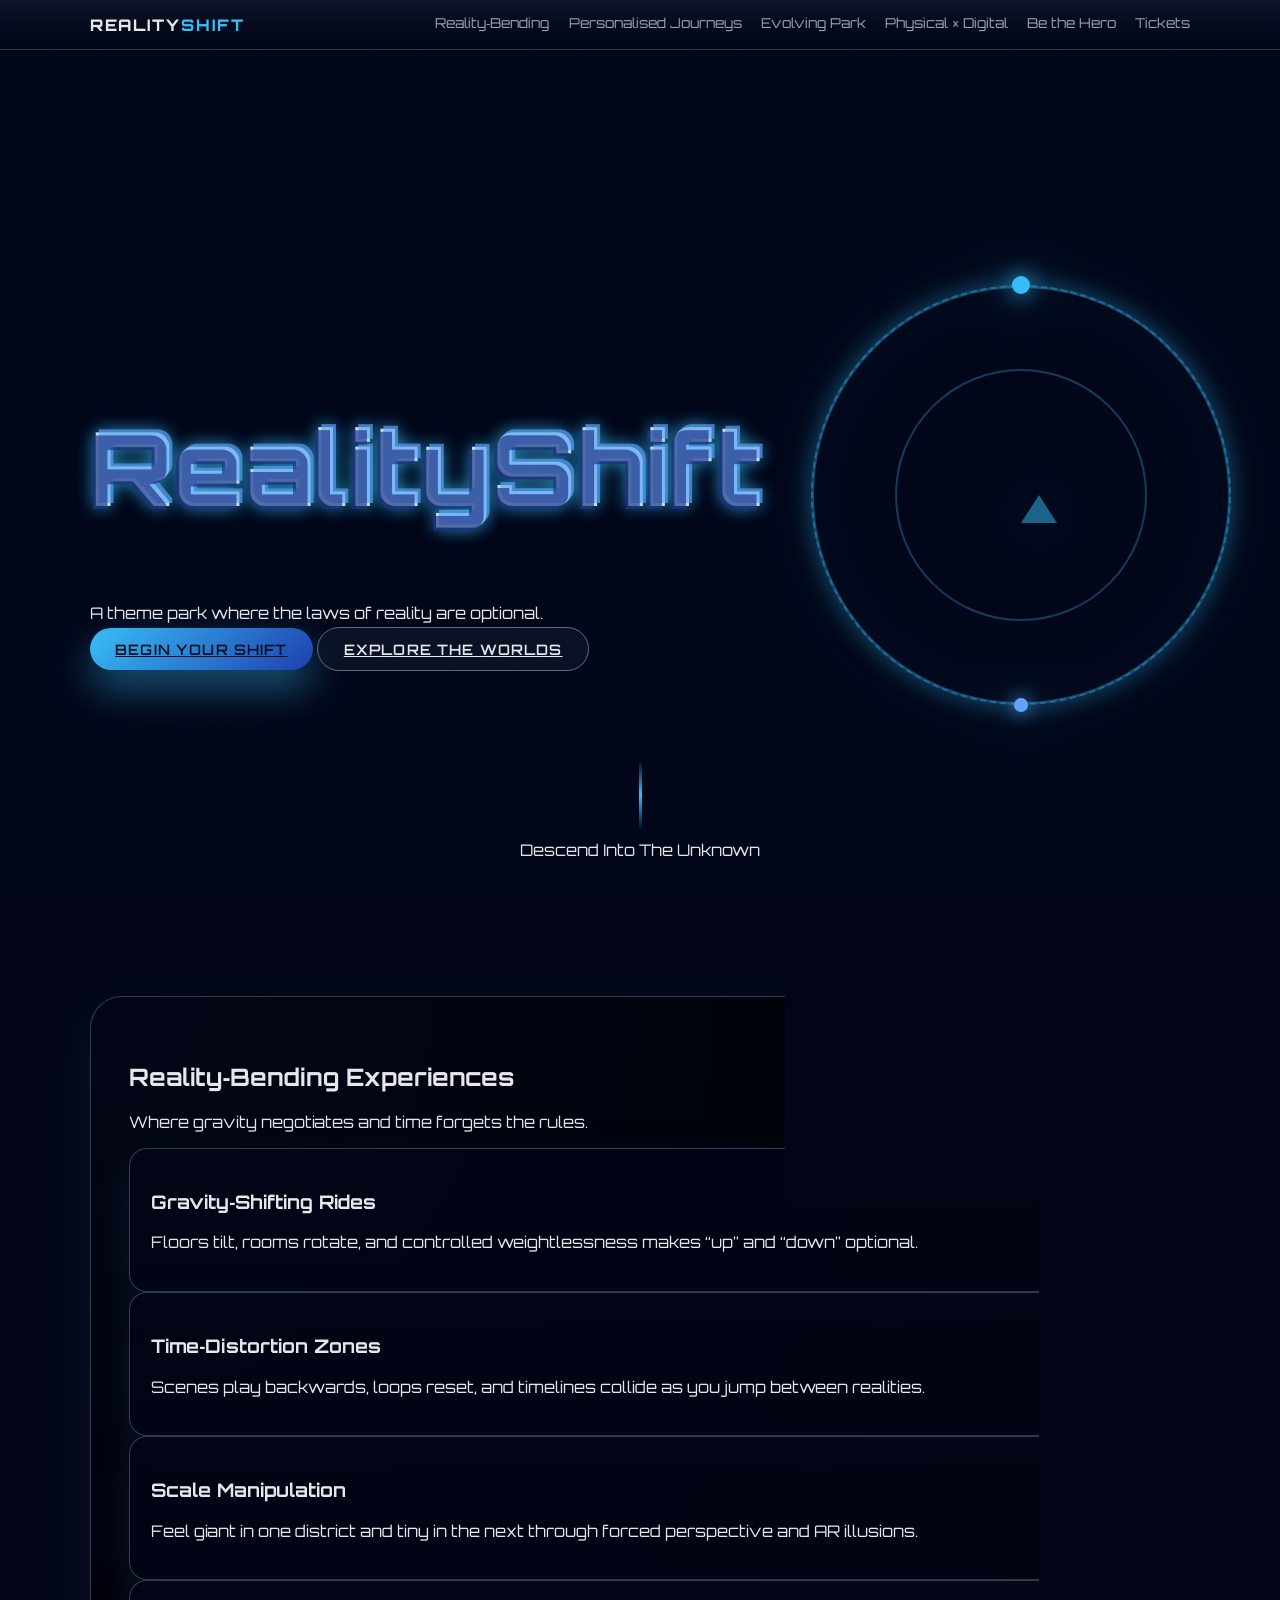
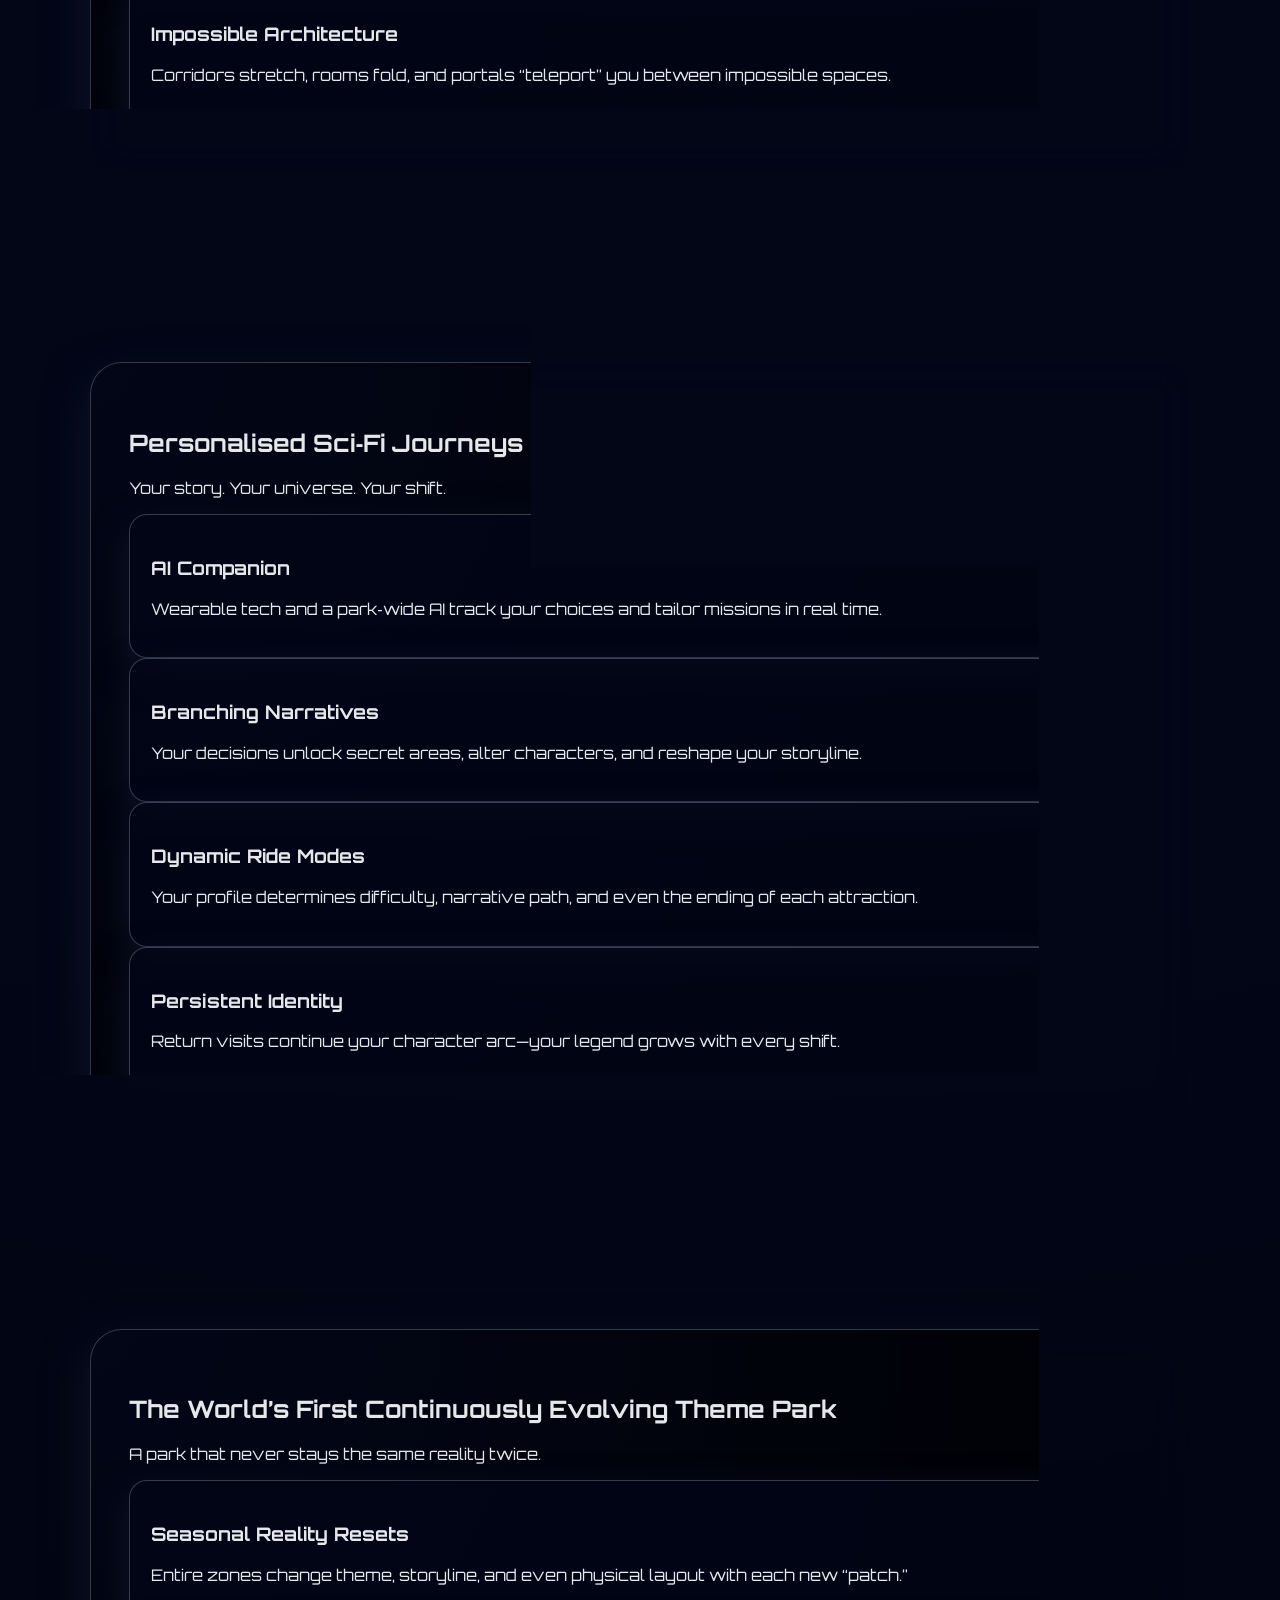
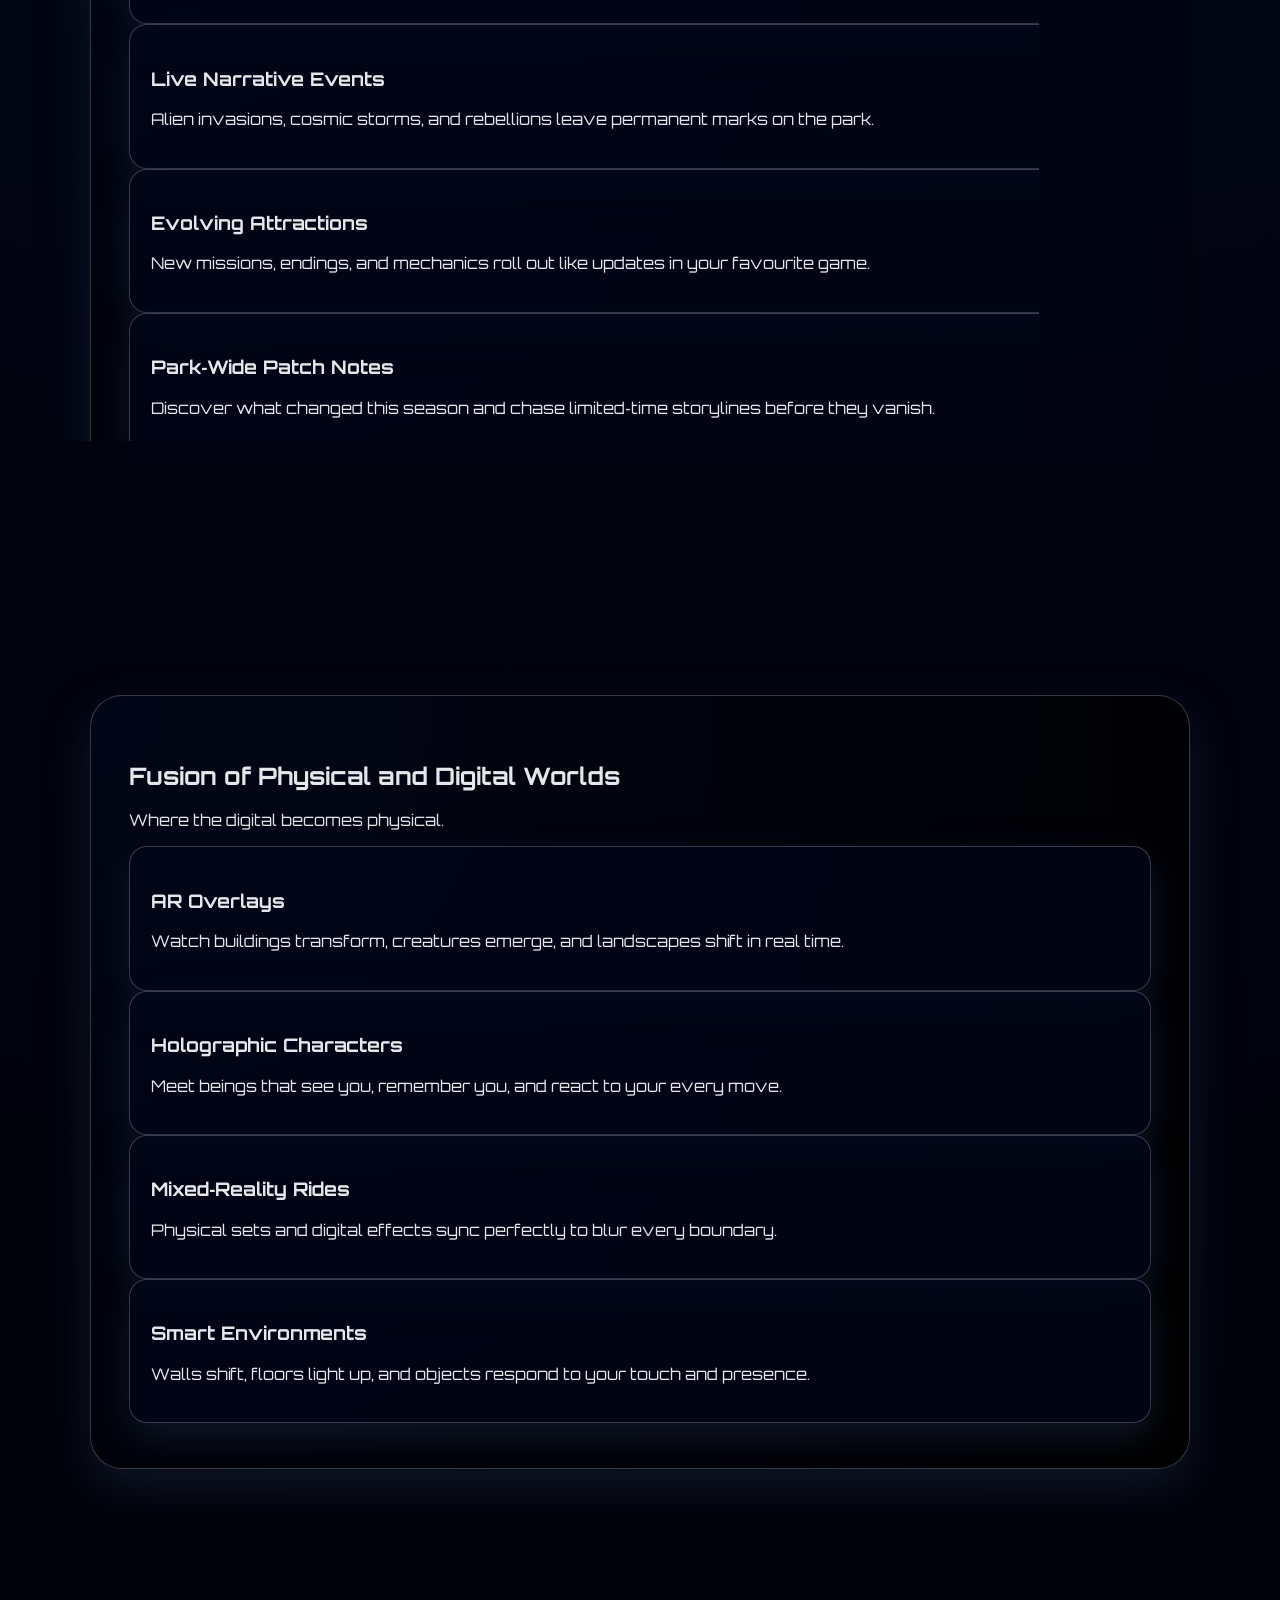
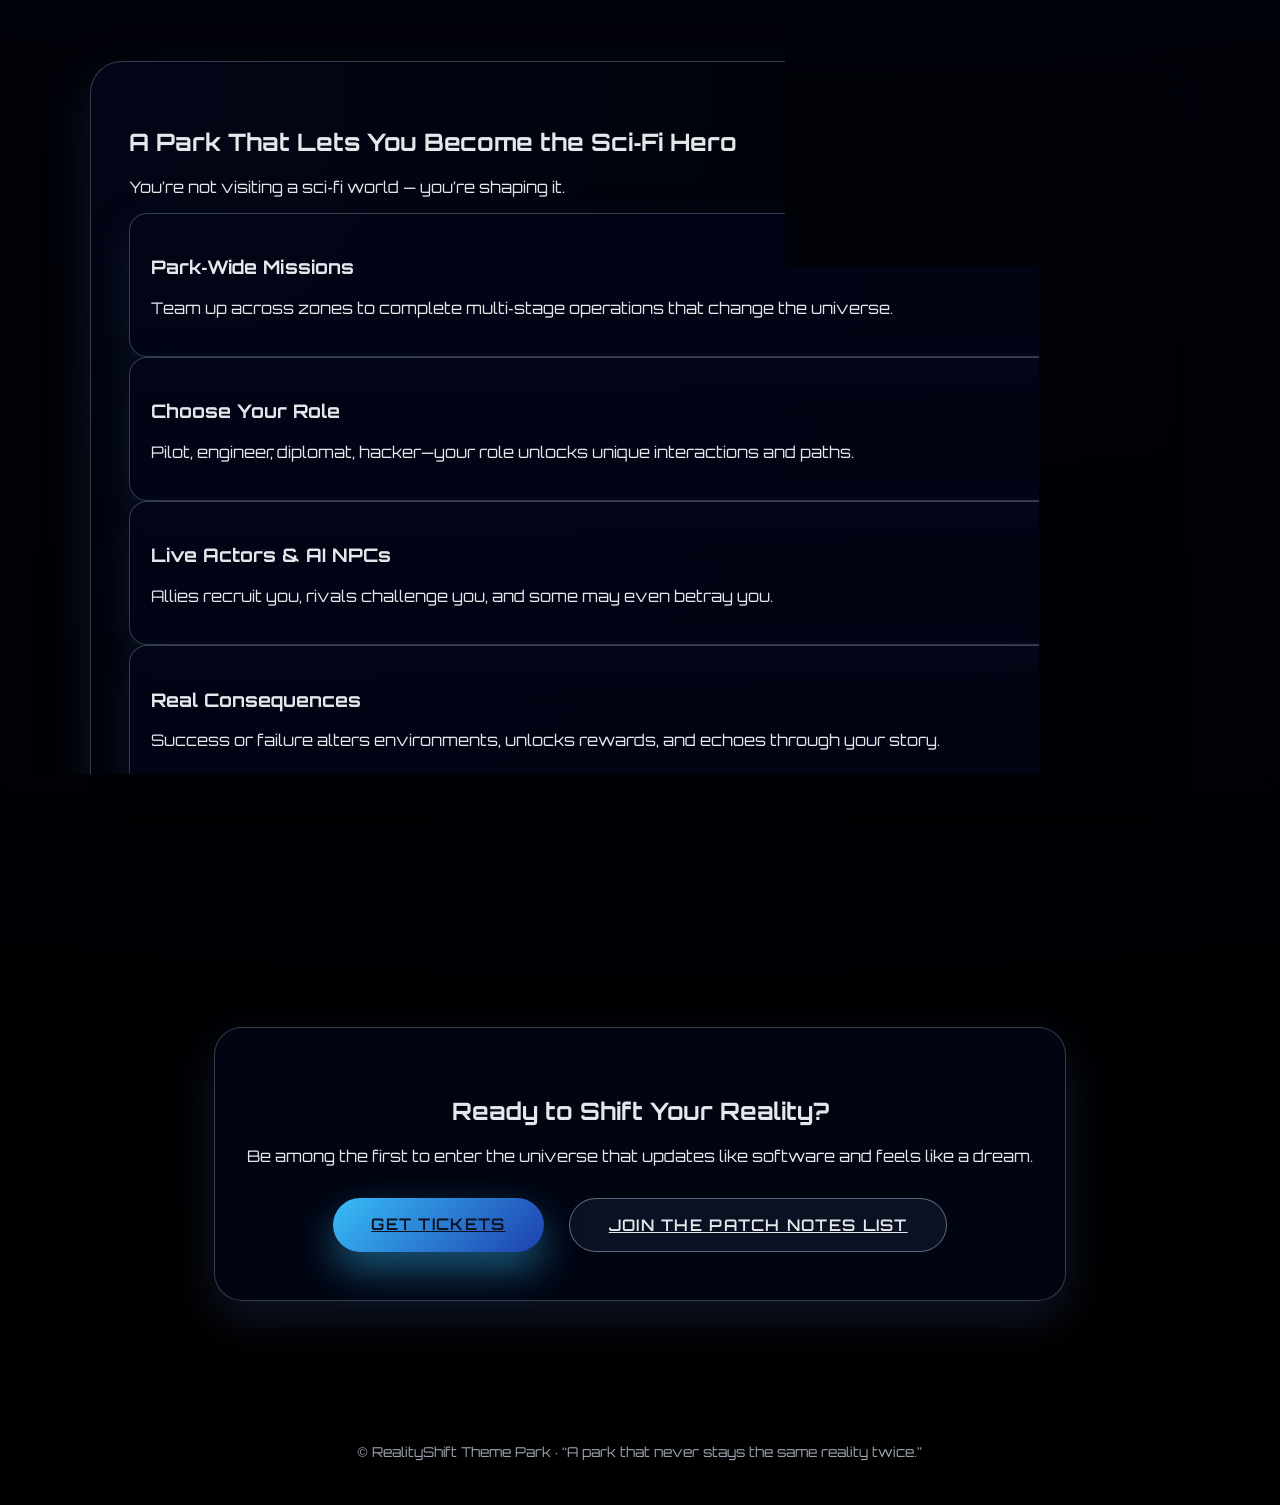
==== index.html @ 3cfe252c "Add files via upload" ====
<!DOCTYPE html>
<html lang="en">
<head>
  <meta charset="UTF-8" />
  <title>RealityShift Theme Park</title>
  <meta name="viewport" content="width=device-width, initial-scale=1.0" />

  <!-- Orbitron Font -->
  <link href="https://fonts.googleapis.com/css2?family=Orbitron:wght@400;600;800&display=swap" rel="stylesheet">

  <link rel="stylesheet" href="style.css" />
</head>

<body>
  <!-- Background Layers -->
  <div class="stars"></div>
  <div class="twinkle"></div>
  <div class="nebula"></div>

  <!-- Header -->
  <header class="site-header">
    <div class="logo">Reality<span>Shift</span></div>
    <nav class="nav">
      <a href="#reality">Reality‑Bending</a>
      <a href="#personal">Personalised Journeys</a>
      <a href="#evolving">Evolving Park</a>
      <a href="#fusion">Physical × Digital</a>
      <a href="#heroic">Be the Hero</a>
      <a href="#tickets" class="btn-nav">Tickets</a>
    </nav>
  </header>

  <!-- Hero Section -->
  <section class="hero">
    <div class="hero-content">
      <h1 class="glitch" data-text="RealityShift">RealityShift</h1>
      <p class="hero-tagline">A theme park where the laws of reality are optional.</p>

      <div class="hero-cta">
        <a href="#tickets" class="btn-primary">Begin Your Shift</a>
        <a href="#reality" class="btn-ghost">Explore the Worlds</a>
      </div>
    </div>

    <!-- Orbiting Rings -->
    <div class="hero-orbit">
      <div class="orbit orbit-1"></div>
      <div class="orbit orbit-2"></div>
      <div class="orbit orbit-3"></div>
    </div>

    <!-- Scroll Indicator -->
    <div class="scroll-indicator">
      <div class="scroll-line"></div>
      <span>Descend Into The Unknown</span>
    </div>
  </section>

  <main>

    <!-- 1. Reality‑Bending Experiences -->
    <section id="reality" class="panel panel-left">
      <div class="panel-inner">
        <h2>Reality‑Bending Experiences</h2>
        <p class="tagline">Where gravity negotiates and time forgets the rules.</p>

        <div class="grid">
          <div class="card tilt">
            <h3>Gravity‑Shifting Rides</h3>
            <p>Floors tilt, rooms rotate, and controlled weightlessness makes “up” and “down” optional.</p>
          </div>

          <div class="card tilt">
            <h3>Time‑Distortion Zones</h3>
            <p>Scenes play backwards, loops reset, and timelines collide as you jump between realities.</p>
          </div>

          <div class="card tilt">
            <h3>Scale Manipulation</h3>
            <p>Feel giant in one district and tiny in the next through forced perspective and AR illusions.</p>
          </div>

          <div class="card tilt">
            <h3>Impossible Architecture</h3>
            <p>Corridors stretch, rooms fold, and portals “teleport” you between impossible spaces.</p>
          </div>
        </div>
      </div>
    </section>

    <!-- 2. Personalised Sci‑Fi Journeys -->
    <section id="personal" class="panel panel-right">
      <div class="panel-inner">
        <h2>Personalised Sci‑Fi Journeys</h2>
        <p class="tagline">Your story. Your universe. Your shift.</p>

        <div class="grid">
          <div class="card pulse">
            <h3>AI Companion</h3>
            <p>Wearable tech and a park‑wide AI track your choices and tailor missions in real time.</p>
          </div>

          <div class="card pulse">
            <h3>Branching Narratives</h3>
            <p>Your decisions unlock secret areas, alter characters, and reshape your storyline.</p>
          </div>

          <div class="card pulse">
            <h3>Dynamic Ride Modes</h3>
            <p>Your profile determines difficulty, narrative path, and even the ending of each attraction.</p>
          </div>

          <div class="card pulse">
            <h3>Persistent Identity</h3>
            <p>Return visits continue your character arc—your legend grows with every shift.</p>
          </div>
        </div>
      </div>
    </section>

    <!-- 3. Continuously Evolving Theme Park -->
    <section id="evolving" class="panel panel-left">
      <div class="panel-inner">
        <h2>The World’s First Continuously Evolving Theme Park</h2>
        <p class="tagline">A park that never stays the same reality twice.</p>

        <div class="grid">
          <div class="card glow">
            <h3>Seasonal Reality Resets</h3>
            <p>Entire zones change theme, storyline, and even physical layout with each new “patch.”</p>
          </div>

          <div class="card glow">
            <h3>Live Narrative Events</h3>
            <p>Alien invasions, cosmic storms, and rebellions leave permanent marks on the park.</p>
          </div>

          <div class="card glow">
            <h3>Evolving Attractions</h3>
            <p>New missions, endings, and mechanics roll out like updates in your favourite game.</p>
          </div>

          <div class="card glow">
            <h3>Park‑Wide Patch Notes</h3>
            <p>Discover what changed this season and chase limited‑time storylines before they vanish.</p>
          </div>
        </div>
      </div>
    </section>

    <!-- 4. Fusion of Physical and Digital Worlds -->
    <section id="fusion" class="panel panel-right">
      <div class="panel-inner">
        <h2>Fusion of Physical and Digital Worlds</h2>
        <p class="tagline">Where the digital becomes physical.</p>

        <div class="grid">
          <div class="card holo">
            <h3>AR Overlays</h3>
            <p>Watch buildings transform, creatures emerge, and landscapes shift in real time.</p>
          </div>

          <div class="card holo">
            <h3>Holographic Characters</h3>
            <p>Meet beings that see you, remember you, and react to your every move.</p>
          </div>

          <div class="card holo">
            <h3>Mixed‑Reality Rides</h3>
            <p>Physical sets and digital effects sync perfectly to blur every boundary.</p>
          </div>

          <div class="card holo">
            <h3>Smart Environments</h3>
            <p>Walls shift, floors light up, and objects respond to your touch and presence.</p>
          </div>
        </div>
      </div>
    </section>

    <!-- 5. Become the Sci‑Fi Hero -->
    <section id="heroic" class="panel panel-left">
      <div class="panel-inner">
        <h2>A Park That Lets You Become the Sci‑Fi Hero</h2>
        <p class="tagline">You’re not visiting a sci‑fi world — you’re shaping it.</p>

        <div class="grid">
          <div class="card role">
            <h3>Park‑Wide Missions</h3>
            <p>Team up across zones to complete multi‑stage operations that change the universe.</p>
          </div>

          <div class="card role">
            <h3>Choose Your Role</h3>
            <p>Pilot, engineer, diplomat, hacker—your role unlocks unique interactions and paths.</p>
          </div>

          <div class="card role">
            <h3>Live Actors & AI NPCs</h3>
            <p>Allies recruit you, rivals challenge you, and some may even betray you.</p>
          </div>

          <div class="card role">
            <h3>Real Consequences</h3>
            <p>Success or failure alters environments, unlocks rewards, and echoes through your story.</p>
          </div>
        </div>
      </div>
    </section>

    <!-- Tickets -->
    <section id="tickets" class="tickets">
      <div class="tickets-inner">
        <h2>Ready to Shift Your Reality?</h2>
        <p>Be among the first to enter the universe that updates like software and feels like a dream.</p>

        <div class="ticket-actions">
          <a href="#" class="btn-primary large">Get Tickets</a>
          <a href="#" class="btn-ghost large">Join the Patch Notes List</a>
        </div>
      </div>
    </section>

  </main>

  <!-- Footer -->
  <footer class="site-footer">
    <p>© RealityShift Theme Park · “A park that never stays the same reality twice.”</p>
  </footer>

  <!-- Scripts -->
  <script>
    /* Reveal Panels on Scroll */
    const panels = document.querySelectorAll('.panel');
    const observer = new IntersectionObserver(entries => {
      entries.forEach(entry => {
        if (entry.isIntersecting) entry.target.classList.add('visible');
      });
    }, { threshold: 0.2 });

    panels.forEach(panel => observer.observe(panel));

    /* Parallax */
    document.addEventListener('mousemove', e => {
      const x = (e.clientX - window.innerWidth / 2) * 0.02;
      const y = (e.clientY - window.innerHeight / 2) * 0.02;
      document.documentElement.style.setProperty('--parallax-x', `${x}px`);
      document.documentElement.style.setProperty('--parallax-y', `${y}px`);
    });
  </script>

</body>
</html>
---- style.css ----
/* ===========================
   REALITYSHIFT — FULL CSS
   =========================== */

:root {
  --bg: #020617;
  --bg-alt: #05091f;
  --accent: #38bdf8; /* BLUE */
  --accent-soft: rgba(56, 189, 248, 0.2);
  --accent-2: #1e40af; /* DEEP BLUE */
  --text: #e5e7eb;
  --muted: #9ca3af;
  --radius: 18px;
  --parallax-x: 0px;
  --parallax-y: 0px;
  --transition-fast: 0.25s ease-out;
  --transition-med: 0.6s cubic-bezier(.22,.61,.36,1);
  --shadow-soft: 0 18px 45px rgba(15, 23, 42, 0.9);
  --noise: url("data:image/svg+xml,%3Csvg xmlns='http://www.w3.org/2000/svg' width='160' height='160' viewBox='0 0 160 160'%3E%3Cfilter id='n'%3E%3CfeTurbulence type='fractalNoise' baseFrequency='1.2' numOctaves='3' stitchTiles='noStitch'/%3E%3C/filter%3E%3Crect width='100%25' height='100%25' filter='url(%23n)' opacity='0.18'/%3E%3C/svg%3E");
}

/* Global Font */
body, h1, h2, h3, .logo, .btn-primary, .btn-ghost {
  font-family: 'Orbitron', sans-serif;
}

* { box-sizing: border-box; }

html, body {
  margin: 0;
  padding: 0;
  background: radial-gradient(circle at top, #020617 0, #020617 40%, #000 100%);
  color: var(--text);
  scroll-behavior: smooth;
}

/* ===========================
   STARFIELD + NEBULA
   =========================== */

.stars, .twinkle, .nebula {
  position: fixed;
  inset: 0;
  pointer-events: none;
  z-index: -3;
}

.nebula {
  background: radial-gradient(circle at 40% 30%, rgba(56,189,248,0.15), transparent 60%),
              radial-gradient(circle at 70% 70%, rgba(30,64,175,0.12), transparent 60%);
  filter: blur(80px);
  animation: nebulaFloat 18s ease-in-out infinite alternate;
}

@keyframes nebulaFloat {
  from { transform: translateY(-20px); }
  to   { transform: translateY(20px); }
}

.stars {
  background-image:
    radial-gradient(2px 2px at 20px 30px, #fff, transparent),
    radial-gradient(1px 1px at 80px 120px, #fff, transparent),
    radial-gradient(2px 2px at 200px 80px, #fff, transparent),
    radial-gradient(1px 1px at 300px 200px, #fff, transparent),
    radial-gradient(2px 2px at 400px 50px, #fff, transparent),
    radial-gradient(1px 1px at 550px 150px, #fff, transparent);
  opacity: 0.4;
}

.twinkle {
  animation: twinkle 6s infinite alternate;
  z-index: -2;
}

@keyframes twinkle {
  from { opacity: 0.2; }
  to   { opacity: 0.6; }
}

/* ===========================
   HEADER
   =========================== */

.site-header {
  position: fixed;
  top: 0;
  left: 0;
  right: 0;
  padding: 14px 7vw;
  display: flex;
  align-items: center;
  justify-content: space-between;
  backdrop-filter: blur(18px);
  background: linear-gradient(to bottom, rgba(15,23,42,0.9), rgba(15,23,42,0.3), transparent);
  border-bottom: 1px solid rgba(148,163,184,0.25);
  z-index: 20;
}

.logo {
  font-weight: 800;
  letter-spacing: 0.12em;
  text-transform: uppercase;
  font-size: 1rem;
}

.logo span { color: var(--accent); }

.nav {
  display: flex;
  gap: 1.2rem;
  align-items: center;
  font-size: 0.85rem;
}

.nav a {
  color: var(--muted);
  text-decoration: none;
  position: relative;
  padding-bottom: 4px;
  transition: color var(--transition-fast);
}

.nav a::after {
  content: "";
  position: absolute;
  left: 0;
  bottom: 0;
  width: 0;
  height: 2px;
  background: linear-gradient(90deg, var(--accent), var(--accent-2));
  transition: width var(--transition-fast);
}

.nav a:hover {
  color: var(--text);
}

.nav a:hover::after {
  width: 100%;
}

/* ===========================
   HERO SECTION
   =========================== */

.hero {
  position: relative;
  min-height: 100vh;
  padding: 0 7vw;
  display: grid;
  grid-template-columns: 1.2fr 1fr;
  align-items: center;
  gap: 3rem;
  padding-top: 90px;
}

.hero::before {
  content: "";
  position: absolute;
  inset: 0;
  background-image: var(--noise);
  mix-blend-mode: soft-light;
  opacity: 0.7;
}

.hero-content {
  position: relative;
  z-index: 2;
  transform: translate(var(--parallax-x), var(--parallax-y));
  transition: transform 0.15s linear;
}

/* ===========================
   BLUE GLITCH TITLE
   =========================== */

.glitch {
  font-size: clamp(3rem, 8vw, 8rem);
  font-weight: 800;
  line-height: 1;
  position: relative;
  color: var(--text);
  text-shadow: 0 0 18px rgba(56,189,248,0.45);
}

.glitch::before,
.glitch::after {
  content: attr(data-text);
  position: absolute;
  left: 0;
  top: 0;
  width: 100%;
}

/* BLUE RGB SPLIT */
.glitch::before {
  color: #60a5fa; /* LIGHT BLUE */
  transform: translate(3px, -3px);
  opacity: 0.7;
}

.glitch::after {
  color: #1e3a8a; /* DARK BLUE */
  transform: translate(-3px, 3px);
  opacity: 0.7;
}

/* ===========================
   ENHANCED ORBIT SYSTEM
   =========================== */

.hero-orbit {
  position: relative;
  width: 420px;
  height: 420px;
  margin: auto;
  transform: translateZ(0);
  filter: drop-shadow(0 0 25px rgba(56,189,248,0.4));
}

/* --- BASE RINGS --- */

.orbit {
  position: absolute;
  inset: 0;
  border-radius: 50%;
  animation: orbitSpin 14s linear infinite;
  pointer-events: none;
}

.orbit-1 {
  border: 3px solid rgba(56,189,248,0.35);
  box-shadow: 0 0 25px rgba(56,189,248,0.4);
}

.orbit-2 {
  border: 2px dashed rgba(56,189,248,0.4);
  animation-duration: 20s;
  animation-direction: reverse;
  opacity: 0.8;
}

.orbit-3 {
  border: none;
  animation-duration: 28s;
}

/* --- ORBIT DOT (FIXED OUTWARD) --- */

.orbit-3::before {
  content: "";
  position: absolute;
  width: 18px;
  height: 18px;
  border-radius: 50%;
  background: var(--accent);
  box-shadow: 0 0 22px var(--accent);
  top: -9px; /* pushes outward to touch ring */
  left: 50%;
  transform: translateX(-50%);
  animation: orbitDot 3s ease-in-out infinite alternate;
}

/* --- SECOND DOT --- */

.orbit-3::after {
  content: "";
  position: absolute;
  width: 14px;
  height: 14px;
  border-radius: 50%;
  background: #60a5fa;
  box-shadow: 0 0 18px #60a5fa;
  bottom: -7px;
  left: 50%;
  transform: translateX(-50%);
  animation: orbitDot 3s ease-in-out infinite alternate-reverse;
}

/* --- PULSING ENERGY RING --- */

.hero-orbit::before {
  content: "";
  position: absolute;
  inset: 20%;
  border-radius: 50%;
  border: 2px solid rgba(56,189,248,0.3);
  animation: pulseRing 3s ease-in-out infinite;
}

/* --- ROTATING TRIANGLE --- */

.hero-orbit::after {
  content: "";
  position: absolute;
  width: 0;
  height: 0;
  border-left: 18px solid transparent;
  border-right: 18px solid transparent;
  border-bottom: 28px solid rgba(56,189,248,0.5);
  top: 50%;
  left: 50%;
  transform-origin: center;
  animation: triSpin 10s linear infinite;
}

/* --- ANIMATIONS --- */

@keyframes orbitSpin {
  from { transform: rotate(0deg); }
  to   { transform: rotate(360deg); }
}

@keyframes orbitDot {
  from { transform: translateX(-50%) scale(1); }
  to   { transform: translateX(-50%) scale(1.6); }
}

@keyframes pulseRing {
  0% { transform: scale(1); opacity: 0.4; }
  100% { transform: scale(1.3); opacity: 0; }
}

@keyframes triSpin {
  from { transform: translate(-50%, -50%) rotate(0deg); }
  to   { transform: translate(-50%, -50%) rotate(360deg); }
}

/* ===========================
   SCROLL INDICATOR
   =========================== */

.scroll-indicator {
  position: absolute;
  bottom: 40px;
  left: 50%;
  transform: translateX(-50%);
  text-align: center;
}

.scroll-line {
  width: 3px;
  height: 70px;
  margin: 0 auto 10px;
  background: linear-gradient(to bottom, transparent, var(--accent), transparent);
  animation: scrollPulse 2s infinite ease-in-out;
}

@keyframes scrollPulse {
  0% { transform: translateY(-10px); opacity: 0.3; }
  50% { transform: translateY(10px); opacity: 1; }
  100% { transform: translateY(-10px); opacity: 0.3; }
}

/* ===========================
   PANELS
   =========================== */

.panel {
  padding: 6rem 7vw;
  opacity: 0;
  transform: translateY(60px);
  transition: var(--transition-med);
}

.panel.visible {
  opacity: 1;
  transform: translateY(0);
}

.panel-inner {
  max-width: 1100px;
  margin: auto;
  background: radial-gradient(circle at top left, #020617, #000);
  border-radius: 32px;
  padding: 2.8rem 2.4rem;
  border: 1px solid rgba(148,163,184,0.35);
  box-shadow: var(--shadow-soft);
  backdrop-filter: blur(18px);
  position: relative;
  overflow: hidden;
}

/* ===========================
   CARDS
   =========================== */

.card {
  padding: 1.4rem 1.3rem;
  border-radius: var(--radius);
  background: rgba(2,6,23,0.8);
  border: 1px solid rgba(148,163,184,0.35);
  box-shadow: 0 14px 35px rgba(15,23,42,0.9);
  transition: 0.35s cubic-bezier(.22,.61,.36,1);
  position: relative;
  overflow: hidden;
}

.card:hover {
  transform: translateY(-8px) scale(1.03);
  border-color: var(--accent);
  box-shadow: 0 22px 55px rgba(56,189,248,0.4);
}

.card::before {
  content: "";
  position: absolute;
  inset: -40%;
  background: radial-gradient(circle at top left, rgba(56,189,248,0.18), transparent 55%);
  opacity: 0;
  transition: opacity 0.4s ease;
}

.card:hover::before {
  opacity: 1;
}

/* ===========================
   BUTTONS
   =========================== */

.btn-primary,
.btn-ghost {
  padding: 0.75rem 1.6rem;
  border-radius: 999px;
  font-size: 0.9rem;
  font-weight: 600;
  letter-spacing: 0.08em;
  text-transform: uppercase;
  cursor: pointer;
  transition: 0.3s ease;
  position: relative;
  overflow: hidden;
}

.btn-primary {
  background: linear-gradient(135deg, var(--accent), var(--accent-2));
  color: #0b1120;
  box-shadow: 0 18px 40px rgba(56,189,248,0.45);
}

.btn-primary:hover {
  transform: translateY(-3px) scale(1.03);
  box-shadow: 0 0 40px rgba(56,189,248,0.9);
}

/* Ripple effect */
.btn-primary::after,
.btn-ghost::after {
  content: "";
  position: absolute;
  inset: 0;
  background: radial-gradient(circle, rgba(255,255,255,0.25), transparent 70%);
  opacity: 0;
  transform: scale(0.2);
  transition: 0.4s ease;
}

.btn-primary:hover::after,
.btn-ghost:hover::after {
  opacity: 1;
  transform: scale(1.6);
}

.btn-ghost {
  border: 1px solid rgba(148,163,184,0.6);
  background: rgba(15,23,42,0.7);
  color: var(--text);
}

.btn-ghost:hover {
  border-color: var(--accent);
  background: rgba(56,189,248,0.15);
  transform: translateY(-3px);
}

/* ===========================
   TICKETS SECTION FIX
   =========================== */

.tickets {
  padding: 6rem 0;
  display: flex;
  justify-content: center;
  align-items: center;
}

.tickets-inner {
  max-width: 900px;
  margin: auto;
  text-align: center;
  padding: 3rem 2rem;
  background: rgba(2,6,23,0.75);
  border-radius: 28px;
  border: 1px solid rgba(148,163,184,0.35);
  box-shadow: 0 18px 45px rgba(15,23,42,0.9);
}

.ticket-actions {
  display: flex;
  justify-content: center;
  gap: 1.6rem;
  margin-top: 2rem;
}

.btn-primary.large,
.btn-ghost.large {
  font-size: 1rem;
  padding: 1rem 2.4rem;
}

/* ===========================
   FOOTER
   =========================== */

.site-footer {
  text-align: center;
  padding: 2rem 0;
  color: var(--muted);
  font-size: 0.85rem;
}
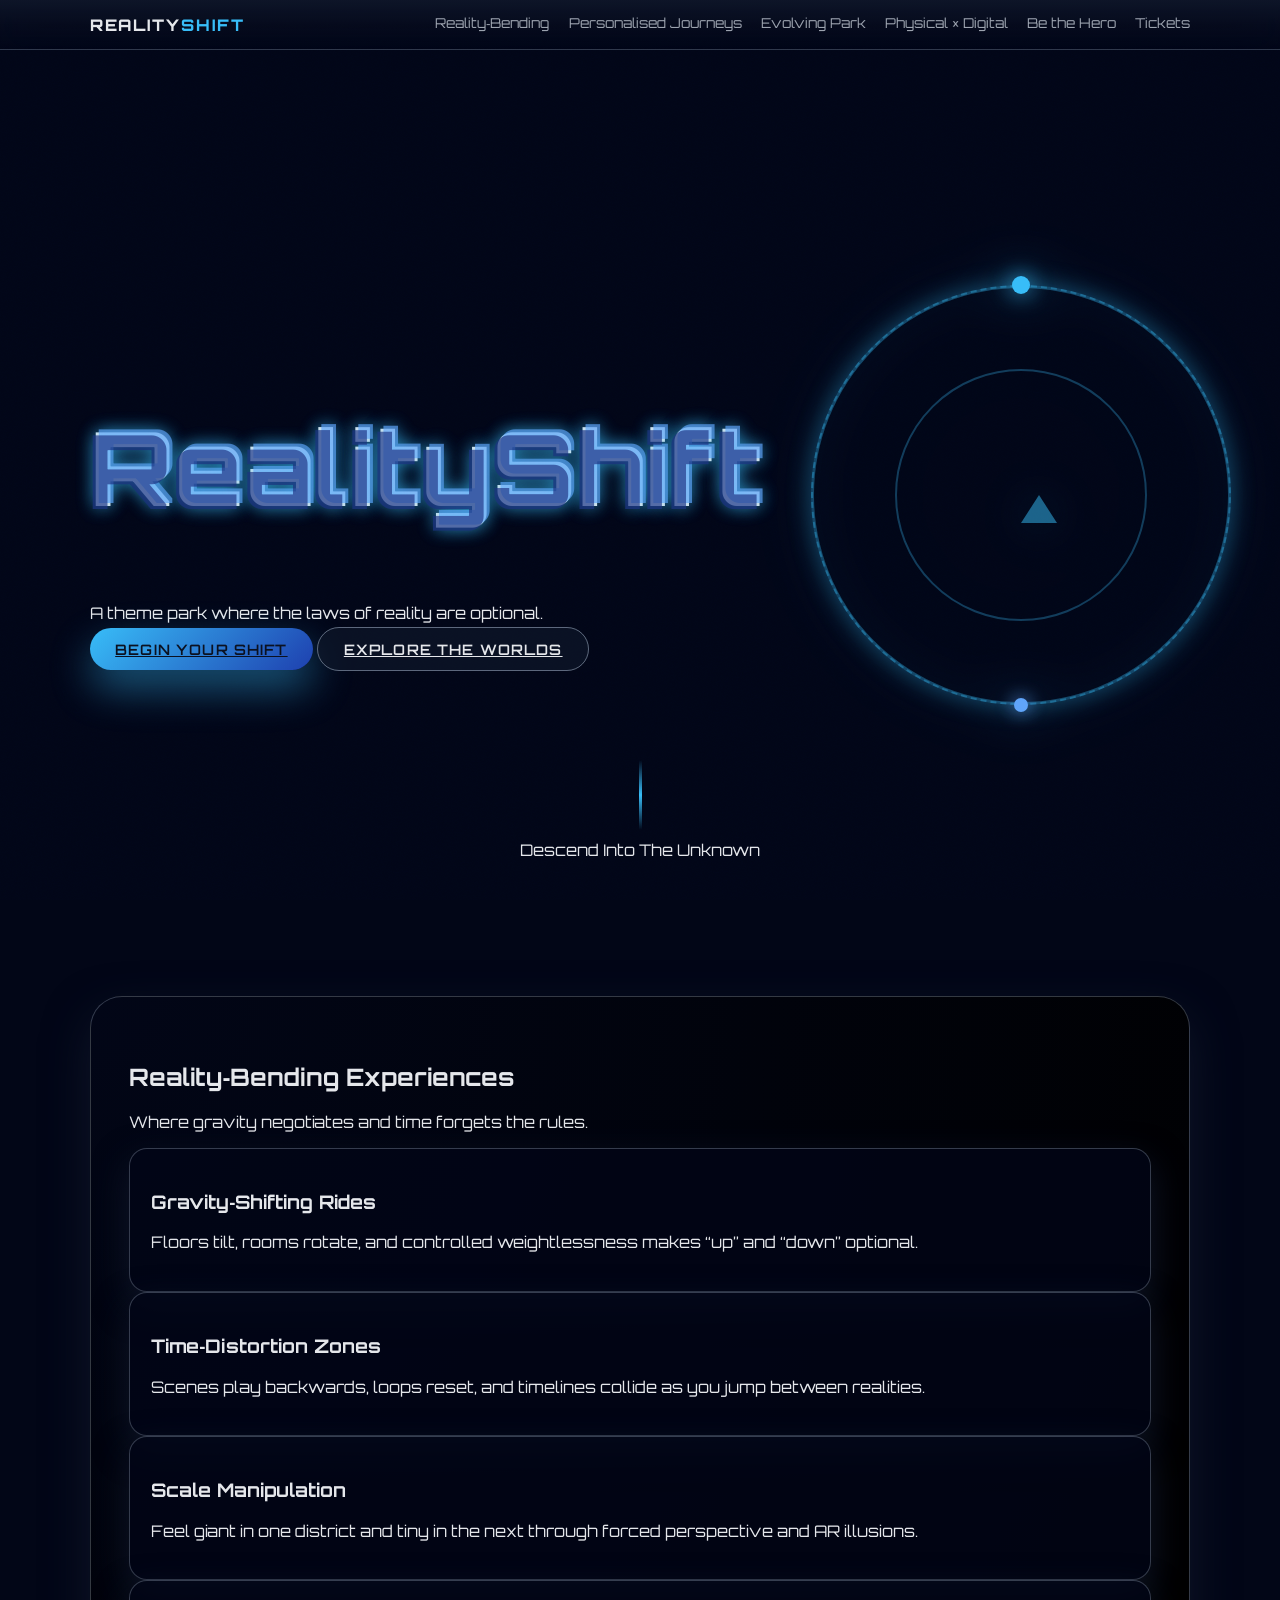
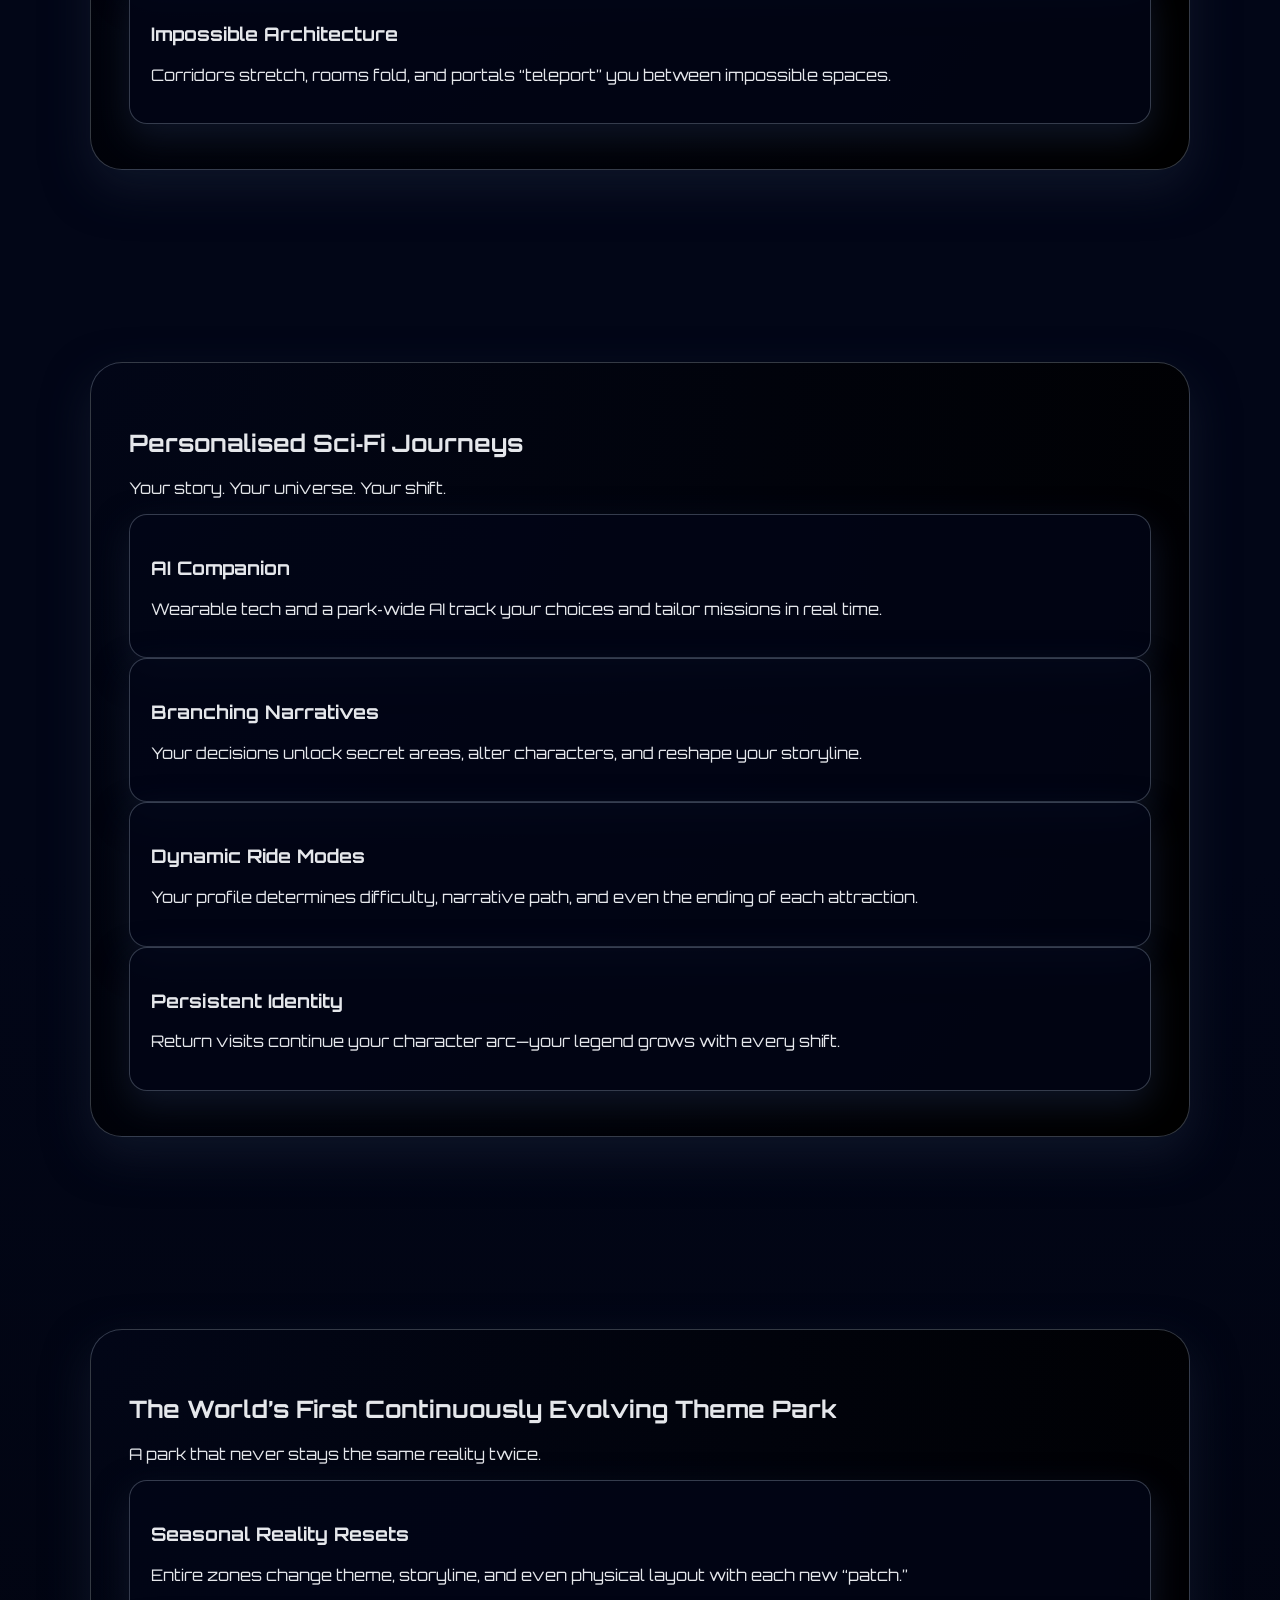
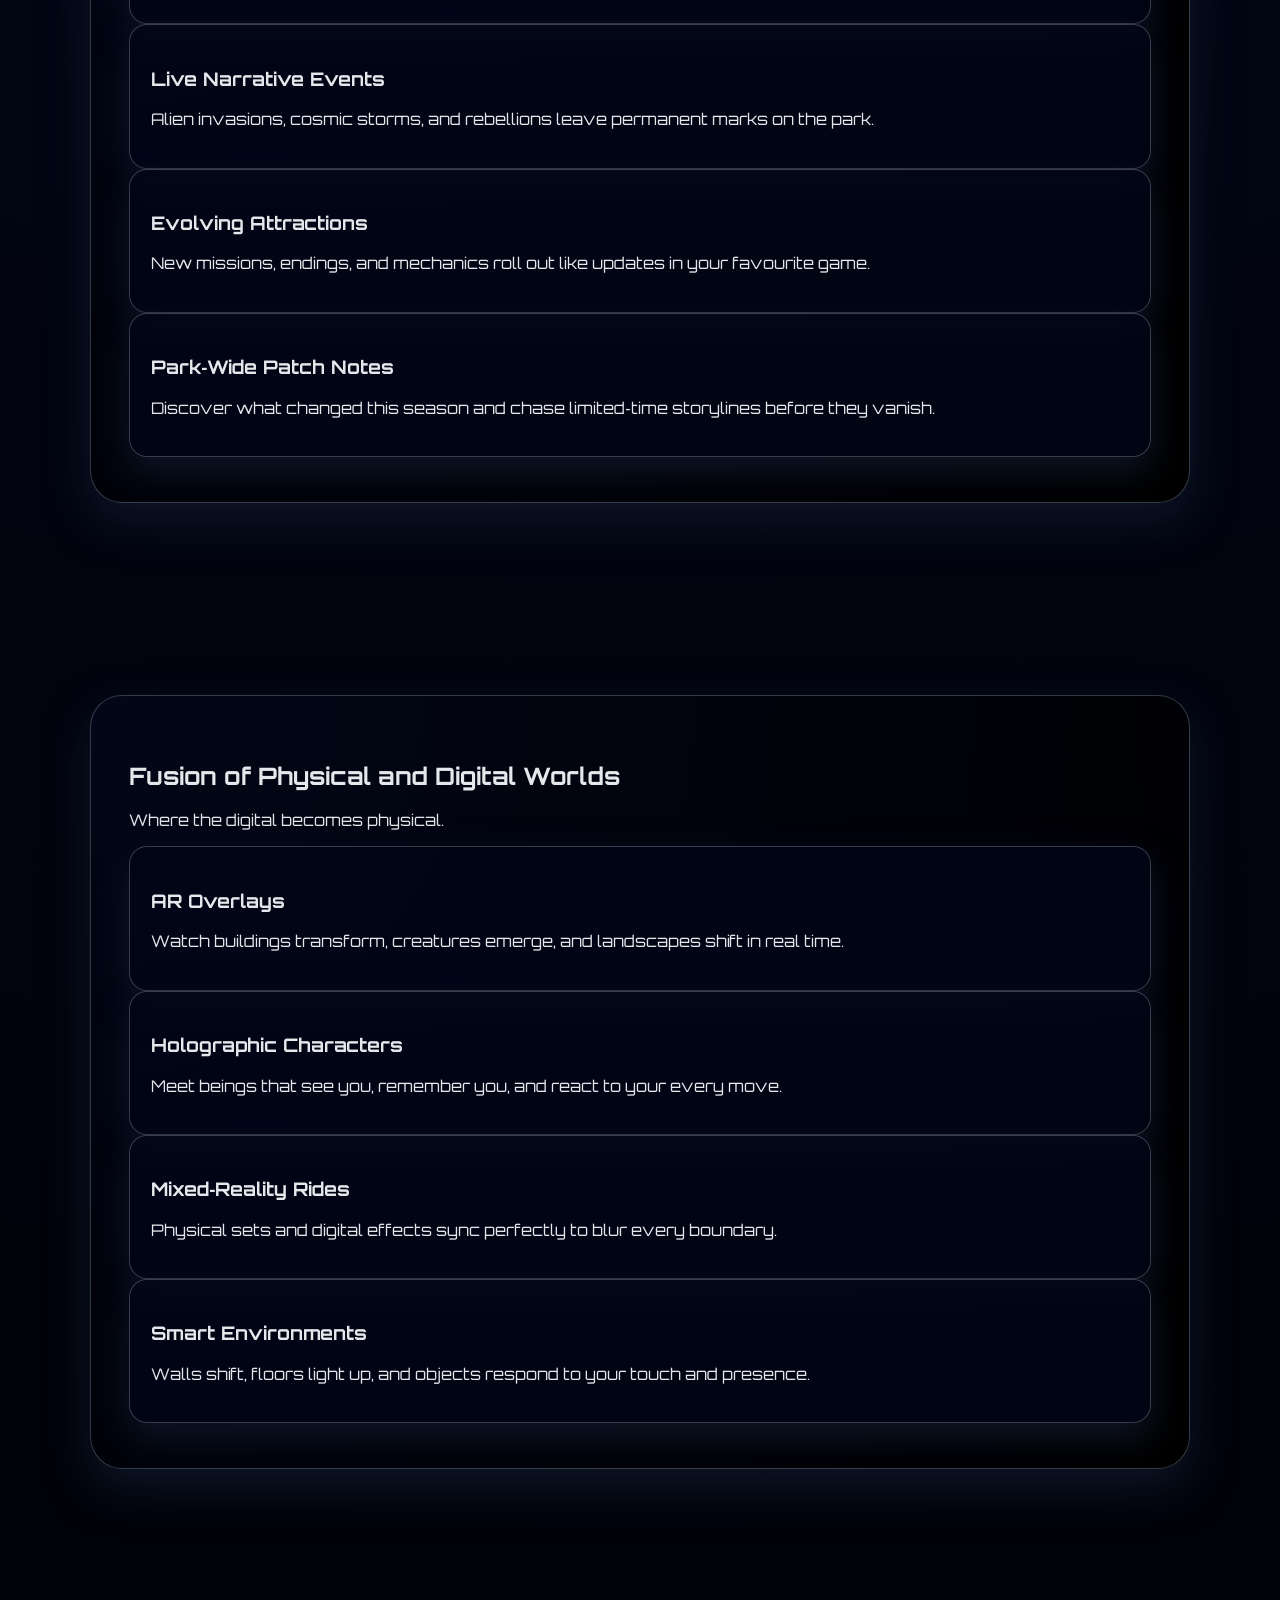
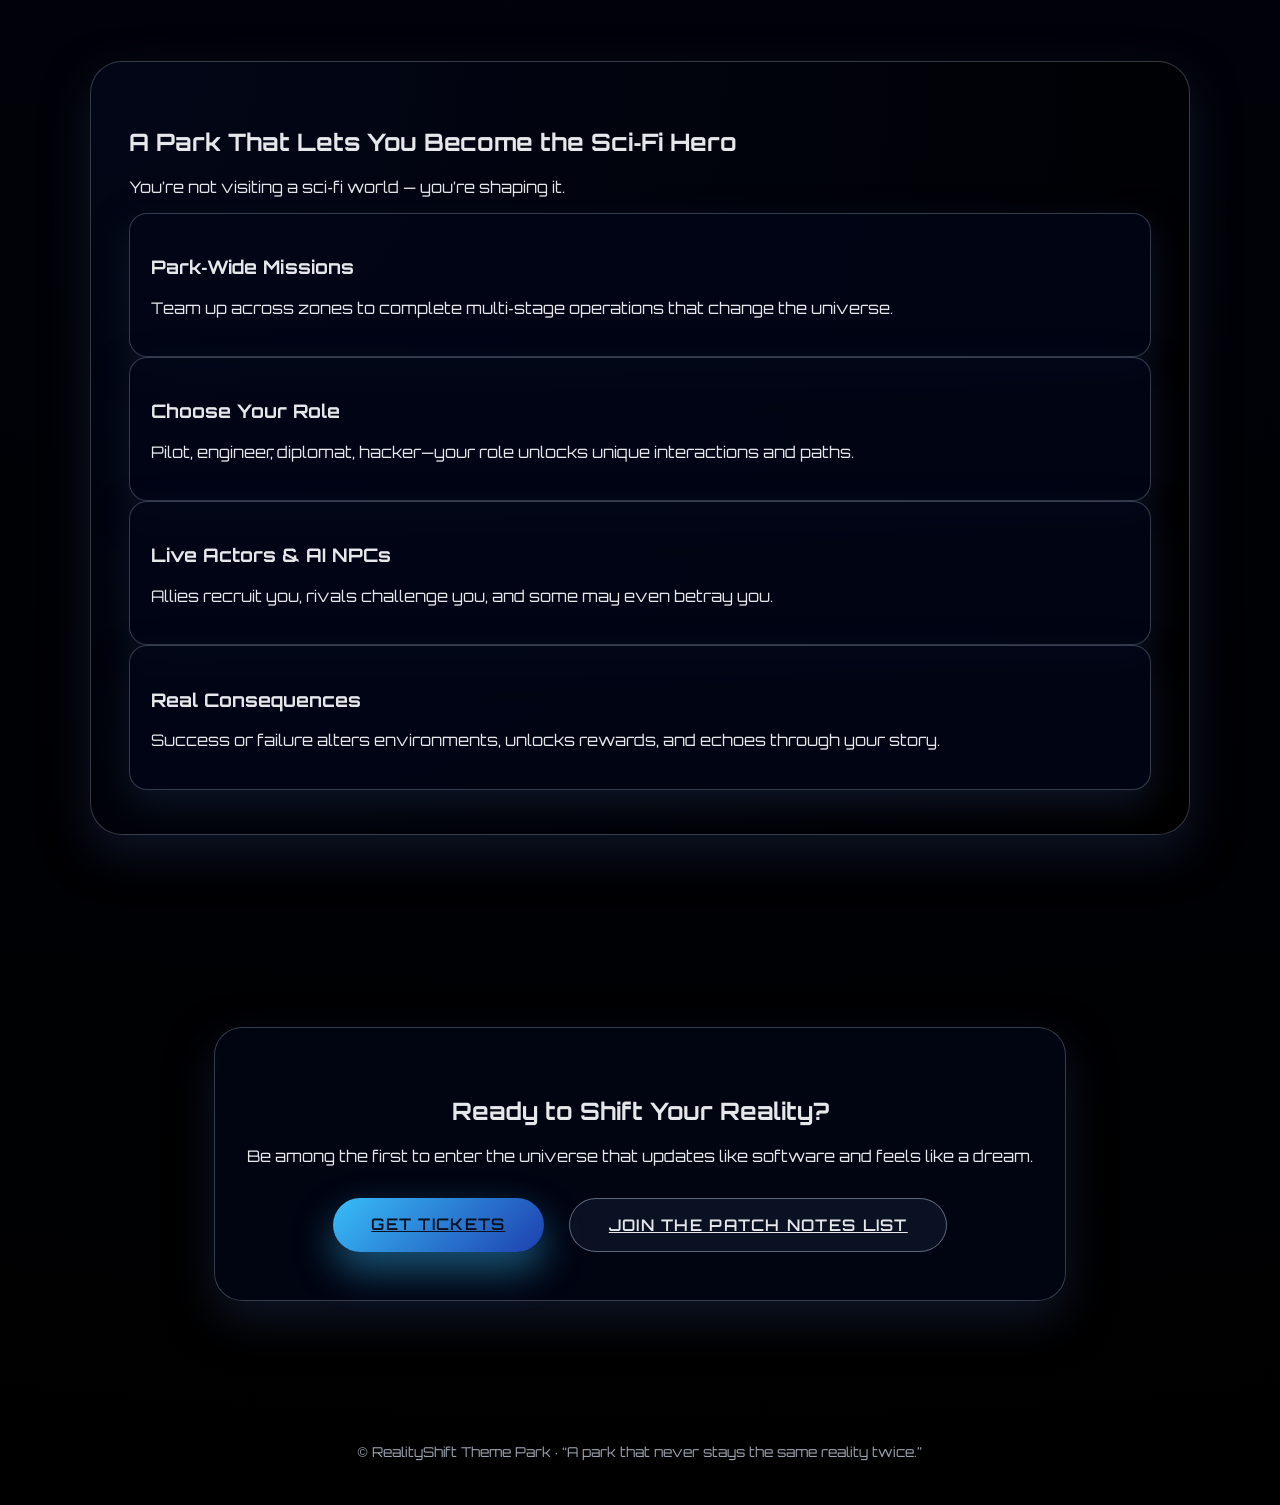
==== commit 5cb1e844: "Restore original index.html content Restored the original content of index.html after it was altered" ====
--- a/index.html
+++ b/index.html
@@ -215,8 +215,8 @@
         <p>Be among the first to enter the universe that updates like software and feels like a dream.</p>
 
         <div class="ticket-actions">
-          <a href="#" class="btn-primary large">Get Tickets</a>
-          <a href="#" class="btn-ghost large">Join the Patch Notes List</a>
+          <a href="tickets.html" class="btn-primary large">Get Tickets</a>
+          <a href="patch-notes.html" class="btn-ghost large">Join the Patch Notes List</a>
         </div>
       </div>
     </section>
